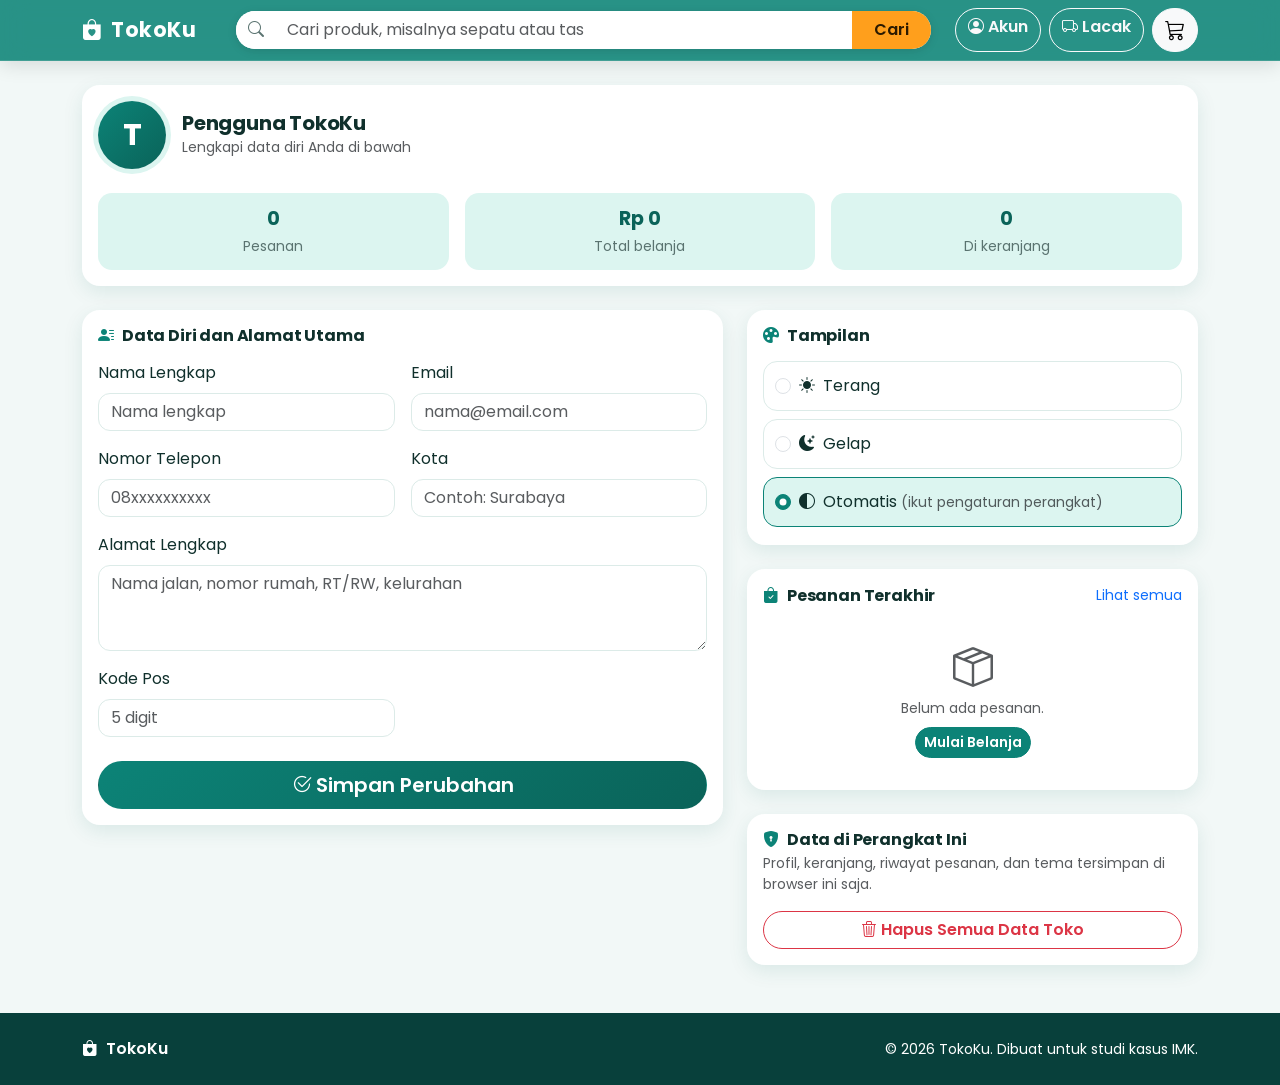
==== akun.html @ c98393fe "fix bug mobile" ====
<!DOCTYPE html>
<html lang="id">
<head>
  <meta charset="UTF-8">
  <meta name="viewport" content="width=device-width, initial-scale=1">
  <title>Akun Saya - TokoKu</title>
  <link href="https://cdn.jsdelivr.net/npm/bootstrap@5.3.3/dist/css/bootstrap.min.css" rel="stylesheet">
  <link href="https://cdn.jsdelivr.net/npm/bootstrap-icons@1.11.3/font/bootstrap-icons.min.css" rel="stylesheet">
  <link href="css/custom.css" rel="stylesheet">
  <meta name="theme-color" content="#0c8377">
  <link href="https://fonts.googleapis.com/css2?family=Poppins:wght@400;500;600;700&display=swap" rel="stylesheet">
  <link href="css/modern.css" rel="stylesheet">
  <link href="css/akun.css" rel="stylesheet">
  <script>try{var t=localStorage.getItem("tokoku_theme")||(matchMedia("(prefers-color-scheme: dark)").matches?"dark":"light");document.documentElement.setAttribute("data-bs-theme",t)}catch(e){}</script>
</head>
<body data-page="akun">
  <div id="navbar"></div>

  <main class="container my-4 page-fade">
    <div class="card border-0 shadow-sm mb-4">
      <div class="card-body" id="akunHeader"></div>
    </div>

    <div class="row g-4">
      <div class="col-lg-7">
        <form id="profileForm" novalidate>
          <div class="card border-0 shadow-sm">
            <div class="card-body">
              <h6 class="fw-bold mb-3"><i class="bi bi-person-lines-fill me-2 text-brand"></i>Data Diri dan Alamat Utama</h6>
              <div class="row g-3">
                <div class="col-md-6">
                  <label for="nama" class="form-label">Nama Lengkap</label>
                  <input type="text" class="form-control" id="nama" required minlength="3" placeholder="Nama lengkap">
                  <div class="invalid-feedback">Nama minimal 3 karakter.</div>
                </div>
                <div class="col-md-6">
                  <label for="email" class="form-label">Email</label>
                  <input type="email" class="form-control" id="email" placeholder="nama@email.com">
                  <div class="invalid-feedback">Format email belum benar.</div>
                </div>
                <div class="col-md-6">
                  <label for="telepon" class="form-label">Nomor Telepon</label>
                  <input type="tel" class="form-control" id="telepon" pattern="08[0-9]{8,11}" placeholder="08xxxxxxxxxx">
                  <div class="invalid-feedback">Gunakan format 08xxxxxxxxxx (10 sampai 13 digit).</div>
                </div>
                <div class="col-md-6">
                  <label for="kota" class="form-label">Kota</label>
                  <input type="text" class="form-control" id="kota" placeholder="Contoh: Surabaya">
                </div>
                <div class="col-12">
                  <label for="alamat" class="form-label">Alamat Lengkap</label>
                  <textarea class="form-control" id="alamat" rows="3" minlength="10" placeholder="Nama jalan, nomor rumah, RT/RW, kelurahan"></textarea>
                  <div class="invalid-feedback">Alamat minimal 10 karakter agar kurir mudah menemukan lokasi.</div>
                </div>
                <div class="col-md-6">
                  <label for="kodepos" class="form-label">Kode Pos</label>
                  <input type="text" class="form-control" id="kodepos" pattern="[0-9]{5}" inputmode="numeric" placeholder="5 digit">
                  <div class="invalid-feedback">Kode pos harus 5 digit angka.</div>
                </div>
              </div>
              <button type="submit" class="btn btn-primary btn-lg w-100 mt-4">
                <i class="bi bi-check2-circle me-1"></i>Simpan Perubahan
              </button>
            </div>
          </div>
        </form>
      </div>

      <div class="col-lg-5">
        <div class="card border-0 shadow-sm mb-4">
          <div class="card-body">
            <h6 class="fw-bold mb-3"><i class="bi bi-palette-fill me-2 text-brand"></i>Tampilan</h6>
            <div class="form-check option-box mb-2">
              <input class="form-check-input" type="radio" name="tema" id="temaLight" value="light">
              <label class="form-check-label w-100" for="temaLight"><i class="bi bi-sun-fill me-2"></i>Terang</label>
            </div>
            <div class="form-check option-box mb-2">
              <input class="form-check-input" type="radio" name="tema" id="temaDark" value="dark">
              <label class="form-check-label w-100" for="temaDark"><i class="bi bi-moon-stars-fill me-2"></i>Gelap</label>
            </div>
            <div class="form-check option-box">
              <input class="form-check-input" type="radio" name="tema" id="temaAuto" value="auto">
              <label class="form-check-label w-100" for="temaAuto"><i class="bi bi-circle-half me-2"></i>Otomatis <small class="text-muted">(ikut pengaturan perangkat)</small></label>
            </div>
          </div>
        </div>

        <div class="card border-0 shadow-sm mb-4">
          <div class="card-body">
            <div class="d-flex justify-content-between align-items-center mb-3">
              <h6 class="fw-bold mb-0"><i class="bi bi-bag-check-fill me-2 text-brand"></i>Pesanan Terakhir</h6>
              <a href="lacak.html" class="small text-decoration-none">Lihat semua</a>
            </div>
            <div id="recentOrders"></div>
          </div>
        </div>

        <div class="card border-0 shadow-sm">
          <div class="card-body">
            <h6 class="fw-bold mb-1"><i class="bi bi-shield-lock-fill me-2 text-brand"></i>Data di Perangkat Ini</h6>
            <p class="small text-muted mb-3">Profil, keranjang, riwayat pesanan, dan tema tersimpan di browser ini saja.</p>
            <button type="button" class="btn btn-outline-danger w-100" id="resetData">
              <i class="bi bi-trash3 me-1"></i>Hapus Semua Data Toko
            </button>
          </div>
        </div>
      </div>
    </div>
  </main>

  <div id="footer"></div>

  <script src="https://cdn.jsdelivr.net/npm/bootstrap@5.3.3/dist/js/bootstrap.bundle.min.js"></script>
  <script src="js/data.js"></script>
  <script src="js/common.js"></script>
  <script src="js/pesanan.js"></script>
  <script src="js/akun.js"></script>
</body>
</html>
---- css/custom.css ----
:root {
  --brand-dark: #0f5e63;
  --brand-main: #14808a;
  --brand-soft: #e6f4f1;
}

body {
  background-color: #f6faf9;
}

.text-brand {
  color: var(--brand-main);
}

.app-navbar {
  background-color: var(--brand-main);
  box-shadow: 0 2px 8px rgba(0, 0, 0, 0.15);
}

.hero-section {
  background: linear-gradient(135deg, var(--brand-dark), var(--brand-main));
}

.hero-icon {
  font-size: 12rem;
  opacity: 0.25;
}

.feature-box {
  display: flex;
  align-items: center;
  gap: 0.9rem;
  background-color: #ffffff;
  border-radius: 0.75rem;
  padding: 0.9rem 1rem;
  box-shadow: 0 1px 4px rgba(0, 0, 0, 0.08);
}

.feature-box i {
  font-size: 1.8rem;
  color: var(--brand-main);
}

.filter-bar {
  background-color: #ffffff;
  border-radius: 0.75rem;
  padding: 1rem;
  box-shadow: 0 1px 4px rgba(0, 0, 0, 0.08);
}

.btn-outline-primary {
  --bs-btn-color: var(--brand-main);
  --bs-btn-border-color: var(--brand-main);
  --bs-btn-hover-bg: var(--brand-main);
  --bs-btn-hover-border-color: var(--brand-main);
  --bs-btn-active-bg: var(--brand-main);
  --bs-btn-active-border-color: var(--brand-main);
}

.btn-primary {
  --bs-btn-bg: var(--brand-main);
  --bs-btn-border-color: var(--brand-main);
  --bs-btn-hover-bg: var(--brand-dark);
  --bs-btn-hover-border-color: var(--brand-dark);
  --bs-btn-active-bg: var(--brand-dark);
  --bs-btn-active-border-color: var(--brand-dark);
  --bs-btn-disabled-bg: var(--brand-main);
  --bs-btn-disabled-border-color: var(--brand-main);
}

.product-card {
  border: 0;
  border-radius: 0.75rem;
  overflow: hidden;
  transition: transform 0.2s ease, box-shadow 0.2s ease;
  animation: fadeInUp 0.35s ease both;
}

.product-card:hover {
  transform: translateY(-6px);
  box-shadow: 0 10px 24px rgba(15, 94, 99, 0.18);
}

.product-card img {
  height: 180px;
  object-fit: cover;
}

.product-link {
  color: inherit;
  text-decoration: none;
}

.product-link:hover {
  color: var(--brand-main);
}

.product-price {
  color: var(--brand-dark);
  font-weight: 700;
  font-size: 1.1rem;
}

.rating-stars {
  color: #f5a524;
  font-size: 0.85rem;
}

.category-badge {
  background-color: var(--brand-soft);
  color: var(--brand-dark);
}

.badge-bump {
  animation: bump 0.4s ease;
}

.page-fade {
  animation: fadeInUp 0.4s ease both;
}

.detail-img {
  width: 100%;
  border-radius: 0.75rem;
  object-fit: cover;
  max-height: 420px;
}

.detail-price {
  color: var(--brand-dark);
  font-size: 1.8rem;
  font-weight: 700;
}

.qty-control {
  display: inline-flex;
  align-items: center;
  border: 1px solid #ced4da;
  border-radius: 0.5rem;
  overflow: hidden;
  background-color: #ffffff;
}

.qty-control button {
  border: 0;
  background-color: transparent;
  width: 2.4rem;
  height: 2.4rem;
  font-size: 1.1rem;
}

.qty-control button:hover {
  background-color: var(--brand-soft);
}

.qty-control span {
  min-width: 2.6rem;
  text-align: center;
  font-weight: 600;
}

.cart-item {
  border: 0;
  border-radius: 0.75rem;
  animation: fadeInUp 0.3s ease both;
}

.cart-item img {
  width: 90px;
  height: 90px;
  object-fit: cover;
  border-radius: 0.5rem;
}

.sticky-summary {
  position: sticky;
  top: 5.5rem;
}

.option-box {
  border: 1px solid #dee2e6;
  border-radius: 0.5rem;
  padding: 0.75rem 0.75rem 0.75rem 2.2rem;
}

.option-box:has(input:checked) {
  border-color: var(--brand-main);
  background-color: var(--brand-soft);
}

.form-check-input:checked {
  background-color: var(--brand-main);
  border-color: var(--brand-main);
}

.form-control:focus,
.form-select:focus {
  border-color: var(--brand-main);
  box-shadow: 0 0 0 0.2rem rgba(20, 128, 138, 0.2);
}

.step-list {
  display: flex;
  justify-content: space-between;
  list-style: none;
  padding: 0;
  margin: 0 auto 1.8rem;
  max-width: 640px;
  position: relative;
}

.step-list::before {
  content: "";
  position: absolute;
  top: 1.05rem;
  left: 10%;
  right: 10%;
  height: 3px;
  background-color: #d5e3e1;
}

.step-item {
  position: relative;
  flex: 1;
  text-align: center;
  font-size: 0.85rem;
  color: #7a8b89;
}

.step-dot {
  display: inline-flex;
  align-items: center;
  justify-content: center;
  width: 2.1rem;
  height: 2.1rem;
  border-radius: 50%;
  background-color: #d5e3e1;
  color: #ffffff;
  font-weight: 700;
  margin-bottom: 0.3rem;
  position: relative;
  z-index: 1;
}

.step-label {
  display: block;
}

.step-item.active {
  color: var(--brand-dark);
  font-weight: 600;
}

.step-item.active .step-dot,
.step-item.done .step-dot {
  background-color: var(--brand-main);
}

.success-icon {
  font-size: 5rem;
  color: #198754;
  animation: pop 0.5s ease both;
}

.app-footer {
  background-color: var(--brand-dark);
}

@keyframes fadeInUp {
  from {
    opacity: 0;
    transform: translateY(12px);
  }
  to {
    opacity: 1;
    transform: translateY(0);
  }
}

@keyframes bump {
  0% { transform: translate(-50%, -50%) scale(1); }
  50% { transform: translate(-50%, -50%) scale(1.5); }
  100% { transform: translate(-50%, -50%) scale(1); }
}

@keyframes pop {
  0% { transform: scale(0.4); opacity: 0; }
  70% { transform: scale(1.15); opacity: 1; }
  100% { transform: scale(1); }
}

@media (prefers-reduced-motion: reduce) {
  * {
    animation: none !important;
    transition: none !important;
  }
}
---- css/modern.css ----
:root {
  --brand-main: #0c8377;
  --brand-dark: #0a6359;
  --brand-soft: #dcf5f0;
  --accent: #ff9f1c;
  --bg: #f2f8f7;
  --surface: #ffffff;
  --text: #10302c;
  --muted: #5a7370;
  --border: #dcebe8;
  --step-off: #c3d6d2;
  --price: #0a6359;
  --on-soft: #0a6359;
  --on-brand: #ffffff;
  --nav-bg: rgba(12, 131, 119, 0.88);
  --nav-solid: rgba(255, 255, 255, 0.92);
  --radius: 18px;
  --shadow: 0 6px 20px rgba(10, 99, 89, 0.1);
  --shadow-hover: 0 14px 30px rgba(10, 99, 89, 0.2);
  --bs-body-font-family: "Poppins", system-ui, -apple-system, "Segoe UI", sans-serif;
}

[data-bs-theme="dark"] {
  --brand-main: #2dd4bf;
  --brand-dark: #14b8a6;
  --brand-soft: rgba(45, 212, 191, 0.14);
  --bg: #0b1514;
  --surface: #13211f;
  --text: #e6f2f0;
  --muted: #8fa8a5;
  --border: #223634;
  --step-off: #2c4642;
  --price: #5eead4;
  --on-soft: #99f6e4;
  --on-brand: #04211d;
  --nav-bg: rgba(11, 21, 20, 0.85);
  --nav-solid: rgba(19, 33, 31, 0.92);
  --shadow: 0 6px 22px rgba(0, 0, 0, 0.35);
  --shadow-hover: 0 14px 32px rgba(0, 0, 0, 0.55);
}

html {
  scroll-behavior: smooth;
}

body {
  background-color: var(--bg);
  color: var(--text);
  transition: background-color 0.3s ease, color 0.3s ease;
  -webkit-tap-highlight-color: transparent;
}

h1, h2, h3, h4, h5, h6 {
  letter-spacing: -0.01em;
}

.shadow-sm {
  box-shadow: var(--shadow) !important;
}

.card {
  --bs-card-bg: var(--surface);
  --bs-card-color: var(--text);
  border-radius: var(--radius);
}

.btn {
  border-radius: 999px;
  font-weight: 600;
  transition: transform 0.15s ease, box-shadow 0.2s ease, background-color 0.2s ease, filter 0.2s ease;
}

.btn:active {
  transform: scale(0.96);
}

.btn-primary {
  --bs-btn-color: var(--on-brand);
  --bs-btn-hover-color: var(--on-brand);
  --bs-btn-active-color: var(--on-brand);
  --bs-btn-disabled-color: var(--on-brand);
}

.btn-outline-primary {
  --bs-btn-color: var(--price);
  --bs-btn-hover-color: var(--on-brand);
  --bs-btn-active-color: var(--on-brand);
}

.btn-primary.btn-lg,
.add-to-cart {
  background-image: linear-gradient(135deg, var(--brand-main), var(--brand-dark));
  border-color: transparent;
}

.btn-primary:hover,
.add-to-cart:hover {
  filter: brightness(1.08);
  box-shadow: 0 8px 18px rgba(10, 99, 89, 0.25);
}

.btn-link {
  --bs-btn-color: var(--price);
}

.input-group > .btn {
  border-top-left-radius: 0;
  border-bottom-left-radius: 0;
}

.input-group > .form-control:first-child {
  border-top-left-radius: 999px;
  border-bottom-left-radius: 999px;
  padding-left: 1.1rem;
}

.form-control,
.form-select {
  border-radius: 12px;
  border-color: var(--border);
  transition: border-color 0.2s ease, box-shadow 0.2s ease;
}

#sortSelect {
  border-radius: 999px;
  padding-left: 1.1rem;
}

.app-navbar {
  background-color: var(--nav-bg);
  -webkit-backdrop-filter: blur(14px);
  backdrop-filter: blur(14px);
  border-bottom: 1px solid rgba(255, 255, 255, 0.12);
  box-shadow: 0 4px 20px rgba(0, 0, 0, 0.12);
}

[data-bs-theme="dark"] .app-navbar {
  border-bottom-color: var(--border);
}

.app-navbar .navbar-brand {
  letter-spacing: 0.02em;
  font-size: 1.3rem;
}

.app-navbar .input-group {
  border-radius: 999px;
  overflow: hidden;
  background-color: var(--surface);
  box-shadow: 0 2px 10px rgba(0, 0, 0, 0.12);
}

.app-navbar .bg-white,
.app-navbar .form-control {
  background-color: var(--surface) !important;
  color: var(--text);
}

.app-navbar .input-group-text {
  color: var(--muted);
}

.app-navbar .form-control:focus {
  box-shadow: none;
}

.product-search-bar .input-group {
  overflow: hidden;
  border: 1px solid var(--border);
  border-radius: 999px;
  background-color: var(--surface);
  box-shadow: var(--shadow);
  transition: border-color 0.2s ease, box-shadow 0.2s ease;
}

.product-search-bar .input-group:focus-within {
  border-color: var(--brand-main);
  box-shadow: 0 0 0 0.2rem rgba(12, 131, 119, 0.14);
}

.product-search-bar .input-group-text,
.product-search-bar .form-control {
  border: 0;
  background-color: transparent !important;
  color: var(--text);
}

.product-search-bar .input-group-text {
  padding-left: 1.1rem;
  color: var(--brand-main);
}

.product-search-bar .form-control {
  min-height: 3.25rem;
  padding-inline: 0.25rem 1.1rem;
  box-shadow: none;
}

.product-search-bar .form-control::placeholder {
  color: var(--muted);
  opacity: 1;
}

.app-navbar .btn-warning {
  background-color: var(--accent);
  border-color: var(--accent);
  color: #2b1a00;
  border-radius: 0;
  padding-inline: 1.3rem;
}

.hero-section {
  position: relative;
  overflow: hidden;
  background: linear-gradient(135deg, #0a5f58 0%, #0c8377 55%, #2bb8a0 120%);
}

[data-bs-theme="dark"] .hero-section {
  background: linear-gradient(135deg, #06201e 0%, #0b4d47 60%, #0f766e 120%);
}

.hero-section::before {
  content: "";
  position: absolute;
  width: 420px;
  height: 420px;
  border-radius: 50%;
  top: -160px;
  right: -100px;
  background: radial-gradient(circle, rgba(255, 255, 255, 0.22), transparent 70%);
}

.hero-section::after {
  content: "";
  position: absolute;
  width: 360px;
  height: 360px;
  border-radius: 50%;
  bottom: -170px;
  left: -90px;
  background: radial-gradient(circle, rgba(255, 159, 28, 0.28), transparent 70%);
}

.hero-section .container {
  position: relative;
  z-index: 1;
}

.hero-icon {
  animation: floaty 4s ease-in-out infinite;
}

.hero-section .btn-light {
  color: var(--brand-dark);
  box-shadow: 0 10px 24px rgba(0, 0, 0, 0.2);
}

.feature-box,
.filter-bar {
  background-color: var(--surface);
  border: 1px solid var(--border);
  border-radius: var(--radius);
  box-shadow: var(--shadow);
}

.feature-box {
  transition: transform 0.2s ease;
}

.feature-box:hover {
  transform: translateY(-3px);
}

.feature-box i {
  display: inline-flex;
  align-items: center;
  justify-content: center;
  flex-shrink: 0;
  width: 46px;
  height: 46px;
  border-radius: 14px;
  background-color: var(--brand-soft);
  color: var(--price);
  font-size: 1.4rem;
}

.product-card {
  background-color: var(--surface);
  border: 1px solid var(--border);
  border-radius: var(--radius);
}

.product-card:hover {
  transform: translateY(-8px);
  box-shadow: var(--shadow-hover) !important;
}

.product-card > a {
  display: block;
  overflow: hidden;
}

.product-card img {
  height: 190px;
  transition: transform 0.5s ease;
}

.product-card:hover img {
  transform: scale(1.07);
}

.product-card .card-title {
  display: -webkit-box;
  -webkit-line-clamp: 2;
  -webkit-box-orient: vertical;
  overflow: hidden;
  min-height: 2.4em;
}

.product-link:hover {
  color: var(--price);
}

.product-price,
.detail-price {
  color: var(--price);
}

.category-badge {
  background-color: var(--brand-soft);
  color: var(--on-soft);
  font-weight: 600;
  border-radius: 999px;
  padding: 0.4em 0.85em;
}

#productGrid > div:nth-child(4n + 2) .product-card,
#relatedGrid > div:nth-child(4n + 2) .product-card {
  animation-delay: 0.06s;
}

#productGrid > div:nth-child(4n + 3) .product-card,
#relatedGrid > div:nth-child(4n + 3) .product-card {
  animation-delay: 0.12s;
}

#productGrid > div:nth-child(4n + 4) .product-card,
#relatedGrid > div:nth-child(4n + 4) .product-card {
  animation-delay: 0.18s;
}

.detail-img {
  border-radius: var(--radius);
  box-shadow: var(--shadow);
}

.breadcrumb a {
  color: var(--price);
  text-decoration: none;
}

.qty-control {
  background-color: var(--surface);
  border-color: var(--border);
  border-radius: 999px;
  color: var(--text);
}

.qty-control button {
  color: var(--text);
}

.option-box {
  border-color: var(--border);
  border-radius: 14px;
  transition: border-color 0.2s ease, background-color 0.2s ease;
}

.step-list::before {
  left: 16.67%;
  right: 16.67%;
  background-color: var(--step-off);
}

.step-item {
  color: var(--muted);
}

.step-dot {
  background-color: var(--step-off);
}

.step-item.active {
  color: var(--price);
}

.step-item.active .step-dot,
.step-item.done .step-dot {
  background-color: var(--brand-main);
  color: var(--on-brand);
}

.step-item.active .step-dot {
  box-shadow: 0 0 0 6px var(--brand-soft);
}

.track-item::before,
.track-icon {
  background-color: var(--step-off);
}

.track-item.done::before,
.track-item.done .track-icon,
.track-item.current .track-icon {
  background-color: var(--brand-main);
}

.track-item.done .track-icon,
.track-item.current .track-icon {
  color: var(--on-brand);
}

.track-item.pending .track-title {
  color: var(--muted);
}

.progress {
  background-color: var(--step-off);
  border-radius: 999px;
}

.order-item {
  background-color: var(--surface);
  color: var(--text);
  border-radius: var(--radius);
}

.order-item.active {
  background-color: var(--brand-soft);
}

.track-status {
  border-radius: var(--radius);
}

[data-bs-theme="dark"] .track-status.belum {
  background-color: rgba(245, 158, 11, 0.16);
  color: #fcd34d;
}

[data-bs-theme="dark"] .track-status.sudah {
  background-color: rgba(34, 197, 94, 0.16);
  color: #86efac;
}

.toast {
  border-radius: 14px;
  box-shadow: var(--shadow-hover);
}

.app-footer {
  background-color: #08403b;
}

[data-bs-theme="dark"] .app-footer {
  background-color: #050d0c;
  border-top: 1px solid var(--border);
}

.bottom-nav {
  display: none;
}

.bn-item {
  flex: 1;
  display: flex;
  flex-direction: column;
  align-items: center;
  justify-content: center;
  gap: 2px;
  min-height: 52px;
  border: 0;
  background: transparent;
  color: var(--muted);
  text-decoration: none;
  font-size: 0.68rem;
  font-weight: 500;
  border-radius: 14px;
  transition: background-color 0.2s ease, color 0.2s ease;
}

.bn-item i {
  font-size: 1.35rem;
  line-height: 1;
}

.bn-item.active {
  color: var(--price);
  background-color: var(--brand-soft);
}

.bn-icon {
  position: relative;
  display: inline-flex;
}

.bn-icon .badge {
  font-size: 0.62rem;
}

@keyframes floaty {
  0%, 100% { transform: translateY(0); }
  50% { transform: translateY(-14px); }
}

@media (max-width: 991.98px) {
  body {
    padding-bottom: calc(76px + env(safe-area-inset-bottom));
  }

  .app-navbar.sticky-top {
    position: relative;
  }


  .app-navbar {
    padding-block: 0.5rem;
  }

  .app-navbar form {
    flex-basis: 100%;
  }

  .sticky-summary {
    position: static;
  }

  .toast-container.position-fixed {
    bottom: calc(80px + env(safe-area-inset-bottom)) !important;
  }

  .bottom-nav {
    display: flex;
    position: fixed;
    left: 0;
    right: 0;
    bottom: 0;
    z-index: 1030;
    gap: 2px;
    padding: 6px 6px calc(6px + env(safe-area-inset-bottom));
    background-color: var(--nav-solid);
    -webkit-backdrop-filter: blur(14px);
    backdrop-filter: blur(14px);
    border-top: 1px solid var(--border);
  }

  #detailContent .d-flex.flex-column.flex-sm-row {
    position: sticky;
    bottom: calc(76px + env(safe-area-inset-bottom));
    z-index: 10;
    padding: 0.65rem;
    background-color: var(--surface);
    border: 1px solid var(--border);
    border-radius: var(--radius);
    box-shadow: var(--shadow-hover);
  }

  #orderList {
    display: flex;
    gap: 0.75rem;
    overflow-x: auto;
    scroll-snap-type: x mandatory;
    padding-bottom: 0.4rem;
    scrollbar-width: none;
  }

  #orderList::-webkit-scrollbar {
    display: none;
  }

  #orderList h6 {
    display: none;
  }

  #orderList .order-item {
    flex: 0 0 78%;
    margin-bottom: 0;
    scroll-snap-align: start;
  }
}

@media (max-width: 767.98px) {
  body[data-page="home"] .home-order-actions {
    justify-content: flex-end;
    margin-left: auto;
  }

  .home-product-toolbar {
    flex-wrap: wrap;
  }

  .home-product-toolbar #resultInfo {
    flex: 1 1 100%;
  }

  .home-product-toolbar .home-order-actions {
    width: 100%;
  }

  .btn {
    display: inline-flex;
    align-items: center;
    justify-content: center;
    min-height: 44px;
  }

  .btn-sm {
    min-height: 38px;
  }

  .form-control,
  .form-select {
    font-size: 16px;
    min-height: 46px;
  }

  .hero-section .container.py-5 {
    padding-top: 2rem !important;
    padding-bottom: 2rem !important;
  }

  .hero-section h1 {
    font-size: 1.75rem;
  }

  .hero-section .lead {
    font-size: 1rem;
  }

  .hero-section .btn-lg {
    width: 100%;
  }

  body[data-page="home"] section.container > .row {
    flex-wrap: wrap;
    overflow: visible;
    scroll-snap-type: none;
    padding-bottom: 0;
  }

  body[data-page="home"] section.container > .row > * {
    flex: 0 0 100%;
    width: 100%;
    scroll-snap-align: none;
  }

  #categoryFilter {
    flex-wrap: nowrap !important;
    overflow-x: auto;
    padding-bottom: 0.3rem;
    scrollbar-width: none;
  }

  #categoryFilter::-webkit-scrollbar {
    display: none;
  }

  #categoryFilter .btn {
    flex: 0 0 auto;
    white-space: nowrap;
  }

  #productGrid,
  #relatedGrid {
    --bs-gutter-x: 0.75rem;
    --bs-gutter-y: 0.75rem;
  }

  .product-card img {
    height: 140px;
  }

  .product-card .card-body {
    padding: 0.75rem;
  }

  .product-card .card-title {
    font-size: 0.9rem;
  }

  .product-card .product-price {
    font-size: 1rem;
  }

  .add-to-cart {
    font-size: 0.85rem;
    padding-inline: 0.5rem;
  }

  .cart-item-actions {
    display: grid !important;
    grid-template-columns: auto minmax(0, 1fr) auto;
    gap: 0.75rem !important;
  }

  .cart-item-actions > .fw-bold {
    min-width: 0 !important;
    white-space: nowrap;
    font-size: 0.875rem;
  }

  .cart-item-actions .qty-control button {
    width: 2.4rem;
    height: 2.4rem;
  }

  .qty-control button {
    width: 2.8rem;
    height: 2.8rem;
  }

  .cart-item img {
    width: 72px;
    height: 72px;
  }

  .detail-price {
    font-size: 1.5rem;
  }

  .step-item {
    font-size: 0.7rem;
  }

  .app-footer small {
    text-align: center;
  }
}

@media (max-width: 991.98px) {
  .app-navbar.sticky-top {
    position: sticky;
  }

  .app-navbar .container {
    flex-wrap: nowrap;
    gap: 0.75rem;
  }

  .app-navbar .navbar-brand {
    margin-right: 0;
    font-size: 0;
  }

  .app-navbar .navbar-brand i {
    margin: 0 !important;
    font-size: 1.7rem;
  }

  .app-navbar form {
    flex: 1 1 0;
    min-width: 0;
    margin: 0 !important;
  }

  .app-navbar .btn-warning {
    padding-inline: 0.9rem;
  }
}

#navbar {
  position: sticky;
  top: 0;
  z-index: 1030;
}

.app-navbar.sticky-top {
  position: relative;
}
---- css/akun.css ----
.avatar {
  width: 68px;
  height: 68px;
  flex-shrink: 0;
  border-radius: 50%;
  display: flex;
  align-items: center;
  justify-content: center;
  font-size: 1.9rem;
  font-weight: 700;
  color: var(--on-brand);
  background-image: linear-gradient(135deg, var(--brand-main), var(--brand-dark));
  box-shadow: 0 0 0 5px var(--brand-soft);
}

.stat-box {
  background-color: var(--brand-soft);
  border-radius: 14px;
  padding: 0.75rem 0.4rem;
}

.stat-value {
  font-weight: 700;
  color: var(--price);
  font-size: clamp(0.85rem, 2.8vw, 1.2rem);
}

.stat-box small {
  color: var(--muted);
}

.recent-order {
  display: flex;
  justify-content: space-between;
  align-items: center;
  gap: 0.75rem;
  padding: 0.75rem 0.9rem;
  margin-bottom: 0.6rem;
  border: 1px solid var(--border);
  border-radius: 14px;
  color: var(--text);
  text-decoration: none;
  transition: transform 0.2s ease, border-color 0.2s ease;
}

.recent-order:last-child {
  margin-bottom: 0;
}

.recent-order:hover {
  transform: translateX(4px);
  border-color: var(--brand-main);
  color: var(--text);
}
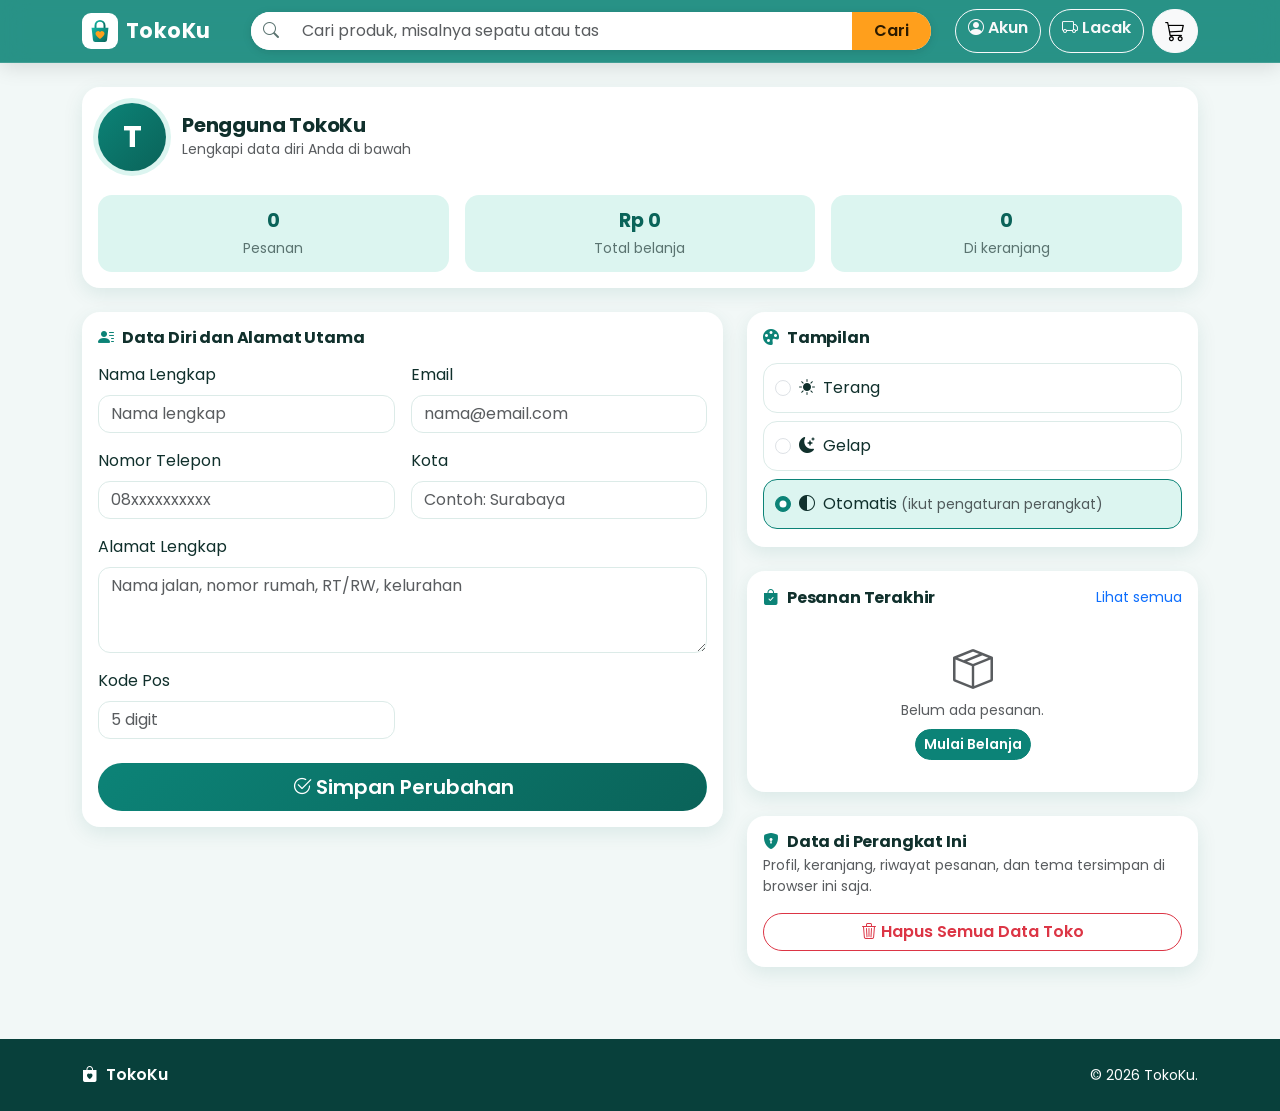
==== commit 388c00b0: "fix bug img" ====
--- a/akun.html
+++ b/akun.html
@@ -8,6 +8,7 @@
   <link href="https://cdn.jsdelivr.net/npm/bootstrap-icons@1.11.3/font/bootstrap-icons.min.css" rel="stylesheet">
   <link href="css/custom.css" rel="stylesheet">
   <meta name="theme-color" content="#0c8377">
+  <link rel="icon" type="image/svg+xml" href="img/logo-ikon.svg">
   <link href="https://fonts.googleapis.com/css2?family=Poppins:wght@400;500;600;700&display=swap" rel="stylesheet">
   <link href="css/modern.css" rel="stylesheet">
   <link href="css/akun.css" rel="stylesheet">
--- a/css/custom.css
+++ b/css/custom.css
@@ -160,9 +160,35 @@
 }
 
 .cart-item {
-  border: 0;
+  border: 1px solid var(--border, #dee2e6);
   border-radius: 0.75rem;
   animation: fadeInUp 0.3s ease both;
+}
+
+.cart-item .card-body {
+  padding: 1rem 1.15rem;
+}
+
+.cart-item-info {
+  min-width: 0;
+}
+
+.cart-item-info .product-link {
+  display: inline-block;
+  overflow-wrap: anywhere;
+}
+
+.cart-item-total {
+  min-width: 110px;
+  white-space: nowrap;
+}
+
+.cart-item-actions {
+  flex-wrap: nowrap;
+}
+
+.cart-summary-card {
+  border: 1px solid var(--border) !important;
 }
 
 .cart-item img {
--- a/css/modern.css
+++ b/css/modern.css
@@ -522,6 +522,17 @@
     position: relative;
   }
 
+  .navbar-brand img {
+    border-radius: 10px;
+    box-shadow: 0 2px 8px rgba(0, 0, 0, 0.18);
+  }
+
+  @media (max-width: 575.98px) {
+    .brand-text {
+      display: none;
+    }
+  }
+
 
   .app-navbar {
     padding-block: 0.5rem;
@@ -700,18 +711,35 @@
   .cart-item-actions {
     display: grid !important;
     grid-template-columns: auto minmax(0, 1fr) auto;
-    gap: 0.75rem !important;
-  }
-
-  .cart-item-actions > .fw-bold {
+    align-items: center;
+    gap: 0.65rem !important;
+    padding-top: 0.75rem;
+    border-top: 1px solid var(--border);
+  }
+
+  .cart-item-actions .cart-item-total {
     min-width: 0 !important;
     white-space: nowrap;
     font-size: 0.875rem;
+    justify-self: end;
   }
 
   .cart-item-actions .qty-control button {
     width: 2.4rem;
     height: 2.4rem;
+  }
+
+  .cart-item-actions > .btn {
+    min-width: 2.4rem;
+    padding-inline: 0.55rem;
+  }
+
+  .cart-item .card-body {
+    padding: 0.85rem;
+  }
+
+  .cart-summary-card .card-body {
+    padding: 1rem;
   }
 
   .qty-control button {
@@ -776,4 +804,21 @@
 
 .app-navbar.sticky-top {
   position: relative;
-}+}
+
+body {
+  display: flex;
+  flex-direction: column;
+  min-height: 100vh;
+  min-height: 100dvh;
+}
+
+body > main {
+  flex: 1 0 auto;
+  width: 100%;
+}
+
+#footer {
+  margin-top: auto;
+}
+
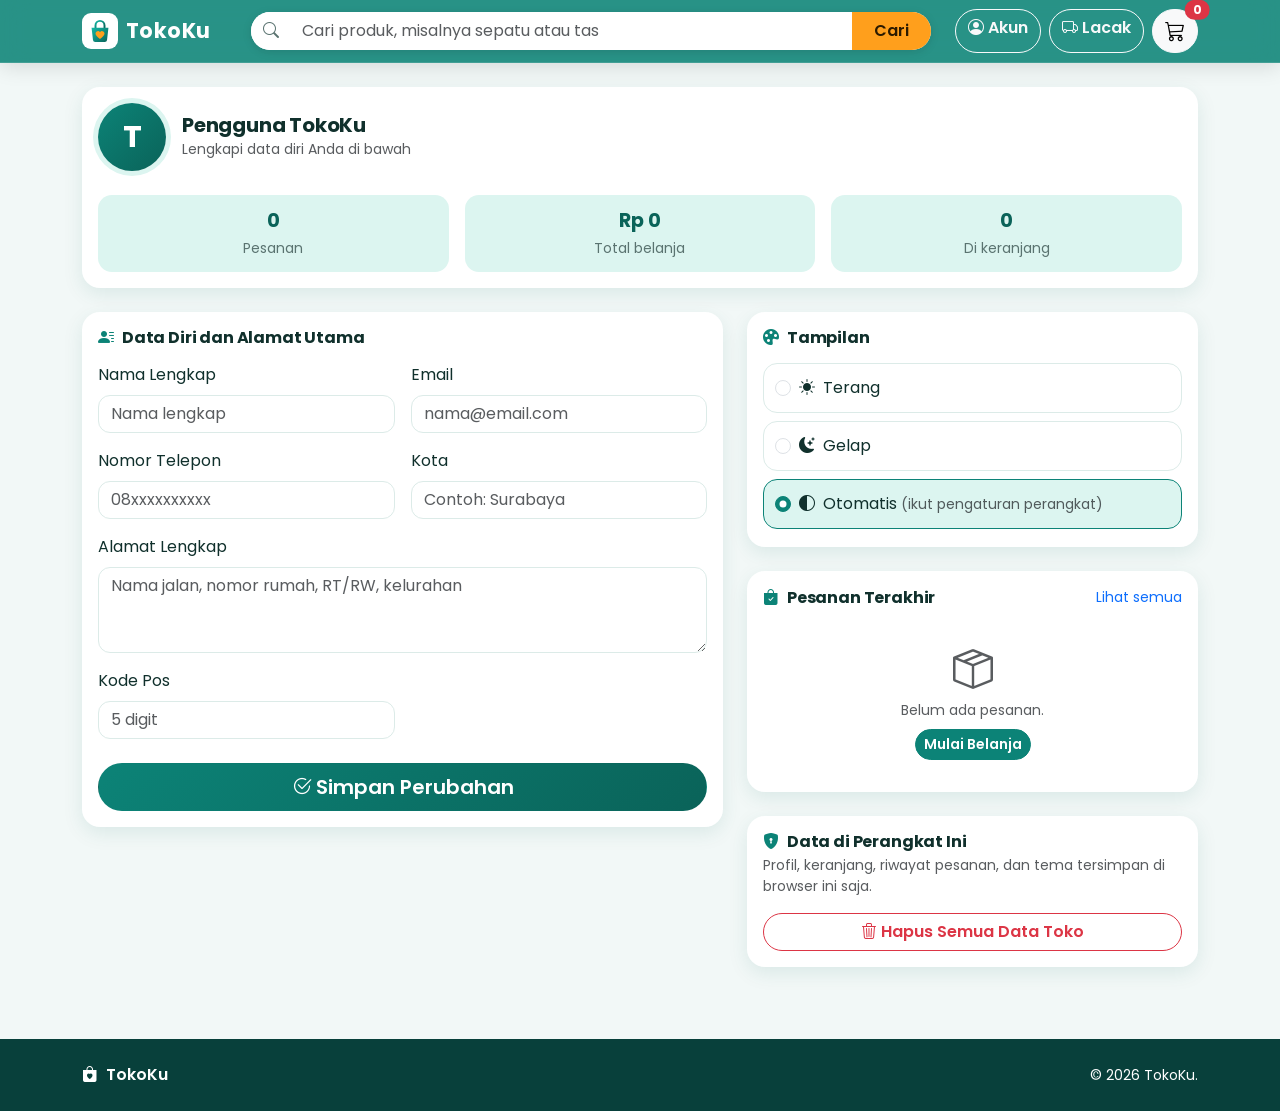
==== commit 81301e88: "fix bug img" ====
--- a/akun.html
+++ b/akun.html
@@ -47,6 +47,7 @@
                 <div class="col-md-6">
                   <label for="kota" class="form-label">Kota</label>
                   <input type="text" class="form-control" id="kota" placeholder="Contoh: Surabaya">
+                  <div class="invalid-feedback">Nama kota hanya boleh berisi huruf dan minimal 3 karakter.</div>
                 </div>
                 <div class="col-12">
                   <label for="alamat" class="form-label">Alamat Lengkap</label>
--- a/css/modern.css
+++ b/css/modern.css
@@ -822,3 +822,33 @@
   margin-top: auto;
 }
 
+@view-transition {
+  navigation: auto;
+}
+
+::view-transition-old(root) {
+  animation: 0.25s ease both fadeOutPage;
+}
+
+::view-transition-new(root) {
+  animation: 0.25s ease both fadeInPage;
+}
+
+@keyframes fadeOutPage {
+  to { opacity: 0; }
+}
+
+@keyframes fadeInPage {
+  from { opacity: 0; }
+}
+
+.form-control.is-invalid,
+.form-select.is-invalid {
+  animation: shakeX 0.35s ease;
+}
+
+@keyframes shakeX {
+  0%, 100% { transform: translateX(0); }
+  25% { transform: translateX(-5px); }
+  75% { transform: translateX(5px); }
+}
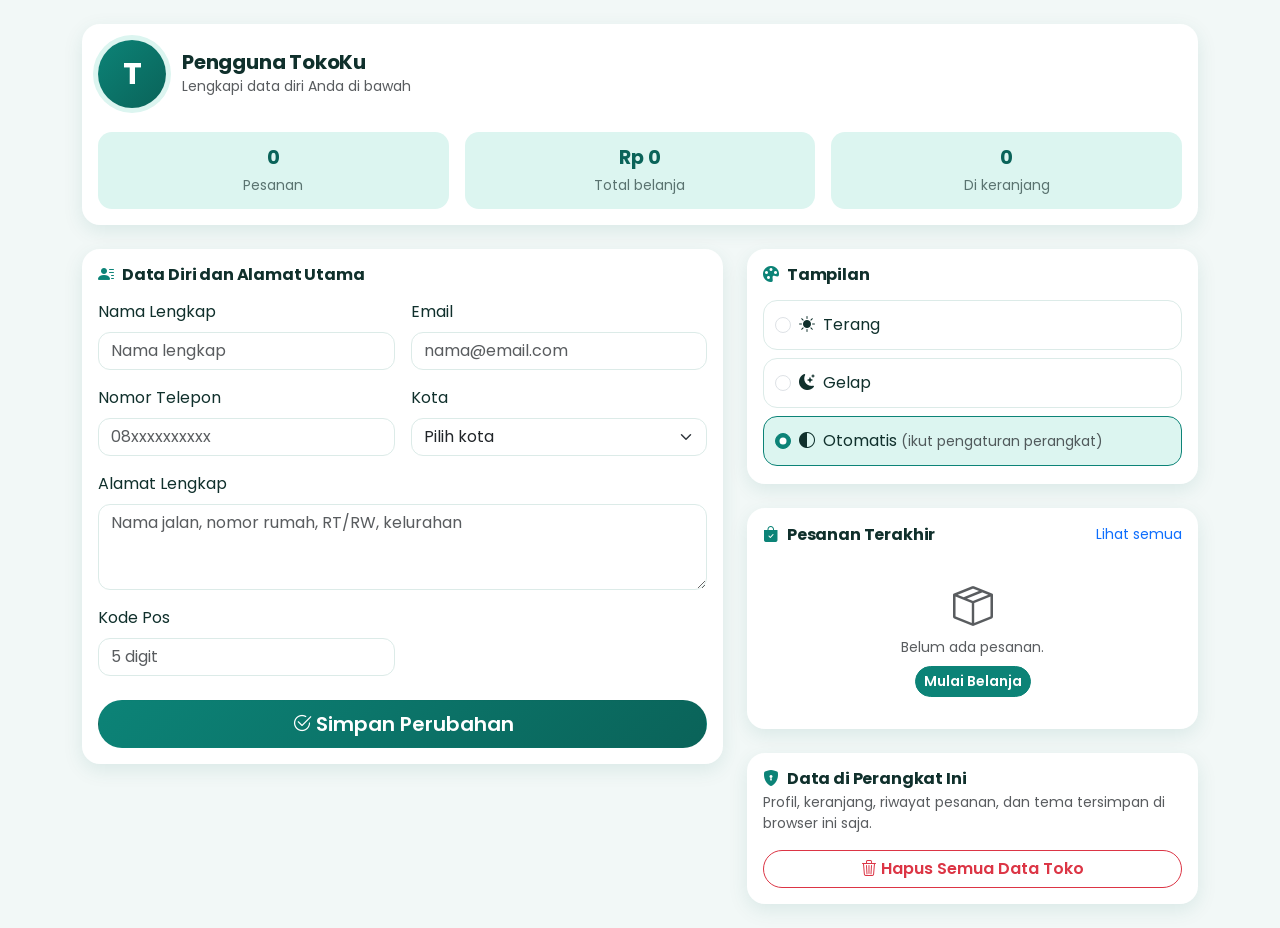
==== commit d6c220e4: "add img" ====
--- a/akun.html
+++ b/akun.html
@@ -46,8 +46,38 @@
                 </div>
                 <div class="col-md-6">
                   <label for="kota" class="form-label">Kota</label>
-                  <input type="text" class="form-control" id="kota" placeholder="Contoh: Surabaya">
-                  <div class="invalid-feedback">Nama kota hanya boleh berisi huruf dan minimal 3 karakter.</div>
+                  <select class="form-select" id="kota">
+                    <option value="">Pilih kota</option>
+                    <option>Bandar Lampung</option>
+                    <option>Bandung</option>
+                    <option>Banjarmasin</option>
+                    <option>Batam</option>
+                    <option>Bekasi</option>
+                    <option>Bogor</option>
+                    <option>Denpasar</option>
+                    <option>Depok</option>
+                    <option>Jakarta</option>
+                    <option>Jambi</option>
+                    <option>Jayapura</option>
+                    <option>Makassar</option>
+                    <option>Malang</option>
+                    <option>Manado</option>
+                    <option>Mataram</option>
+                    <option>Medan</option>
+                    <option>Padang</option>
+                    <option>Palembang</option>
+                    <option>Pekanbaru</option>
+                    <option>Pontianak</option>
+                    <option>Samarinda</option>
+                    <option>Semarang</option>
+                    <option>Serang</option>
+                    <option>Surabaya</option>
+                    <option>Surakarta</option>
+                    <option>Tangerang</option>
+                    <option>Tangerang Selatan</option>
+                    <option>Yogyakarta</option>
+                  </select>
+                  <div class="invalid-feedback">Silakan pilih kota.</div>
                 </div>
                 <div class="col-12">
                   <label for="alamat" class="form-label">Alamat Lengkap</label>
--- a/css/modern.css
+++ b/css/modern.css
@@ -64,6 +64,13 @@
   border-radius: var(--radius);
 }
 
+.empty-state-image {
+  display: block;
+  width: min(100%, 180px);
+  height: auto;
+  margin: 0 auto;
+}
+
 .btn {
   border-radius: 999px;
   font-weight: 600;
@@ -265,6 +272,15 @@
 
 .feature-box {
   transition: transform 0.2s ease;
+}
+
+.benefit-slide {
+  display: flex;
+}
+
+.benefit-box {
+  width: 100%;
+  height: 100%;
 }
 
 .feature-box:hover {
@@ -380,6 +396,31 @@
   left: 16.67%;
   right: 16.67%;
   background-color: var(--step-off);
+}
+
+#steps {
+  position: sticky;
+  top: 4.5rem;
+  z-index: 1020;
+  background-color: var(--bg);
+  padding-block: 0.55rem 0.65rem;
+}
+
+#steps .step-list {
+  margin-bottom: 0.5rem;
+}
+
+#steps .step-list::before {
+  top: 1.2rem;
+}
+
+#steps .step-dot {
+  width: 2.4rem;
+  height: 2.4rem;
+}
+
+body[data-page="keranjang"] #steps {
+  top: 0;
 }
 
 .step-item {
@@ -601,6 +642,28 @@
 }
 
 @media (max-width: 767.98px) {
+  body[data-page="cari"] .search-category-filter {
+    display: flex;
+    gap: 0.5rem;
+    overflow-x: auto;
+    padding-bottom: 0.35rem;
+    scrollbar-width: none;
+  }
+
+  body[data-page="cari"] .search-category-filter::-webkit-scrollbar {
+    display: none;
+  }
+
+  body[data-page="cari"] .search-category-filter .btn {
+    flex: 0 0 auto;
+    white-space: nowrap;
+  }
+
+  body[data-page="cari"] #productGrid {
+    --bs-gutter-x: 0.75rem;
+    --bs-gutter-y: 0.75rem;
+  }
+
   body[data-page="home"] .home-order-actions {
     justify-content: flex-end;
     margin-left: auto;
@@ -663,6 +726,24 @@
     flex: 0 0 100%;
     width: 100%;
     scroll-snap-align: none;
+  }
+
+  body[data-page="home"] section.container > .benefit-slider {
+    flex-wrap: nowrap;
+    overflow-x: auto;
+    scroll-snap-type: x mandatory;
+    padding-bottom: 0.3rem;
+    scrollbar-width: none;
+  }
+
+  body[data-page="home"] section.container > .benefit-slider::-webkit-scrollbar {
+    display: none;
+  }
+
+  body[data-page="home"] section.container > .benefit-slider > .benefit-slide {
+    flex: 0 0 86%;
+    width: 86%;
+    scroll-snap-align: start;
   }
 
   #categoryFilter {
@@ -757,7 +838,7 @@
   }
 
   .step-item {
-    font-size: 0.7rem;
+    font-size: 0.78rem;
   }
 
   .app-footer small {
@@ -766,6 +847,12 @@
 }
 
 @media (max-width: 991.98px) {
+  body[data-page="lacak"] .app-navbar #searchForm,
+  body[data-page="keranjang"] .app-navbar #searchForm,
+  body[data-page="akun"] .app-navbar #searchForm {
+    display: none;
+  }
+
   .app-navbar.sticky-top {
     position: sticky;
   }
--- a/css/akun.css
+++ b/css/akun.css
@@ -43,6 +43,30 @@
   transition: transform 0.2s ease, border-color 0.2s ease;
 }
 
+.recent-order.belum {
+  background-color: #fff4d6;
+  border-color: #f5d98d;
+  color: #7a5600;
+}
+
+.recent-order.sudah {
+  background-color: #d9f2e3;
+  border-color: #a7dfbd;
+  color: #14532d;
+}
+
+[data-bs-theme="dark"] .recent-order.belum {
+  background-color: rgba(245, 158, 11, 0.16);
+  border-color: rgba(245, 158, 11, 0.4);
+  color: #fcd34d;
+}
+
+[data-bs-theme="dark"] .recent-order.sudah {
+  background-color: rgba(34, 197, 94, 0.16);
+  border-color: rgba(34, 197, 94, 0.4);
+  color: #86efac;
+}
+
 .recent-order:last-child {
   margin-bottom: 0;
 }
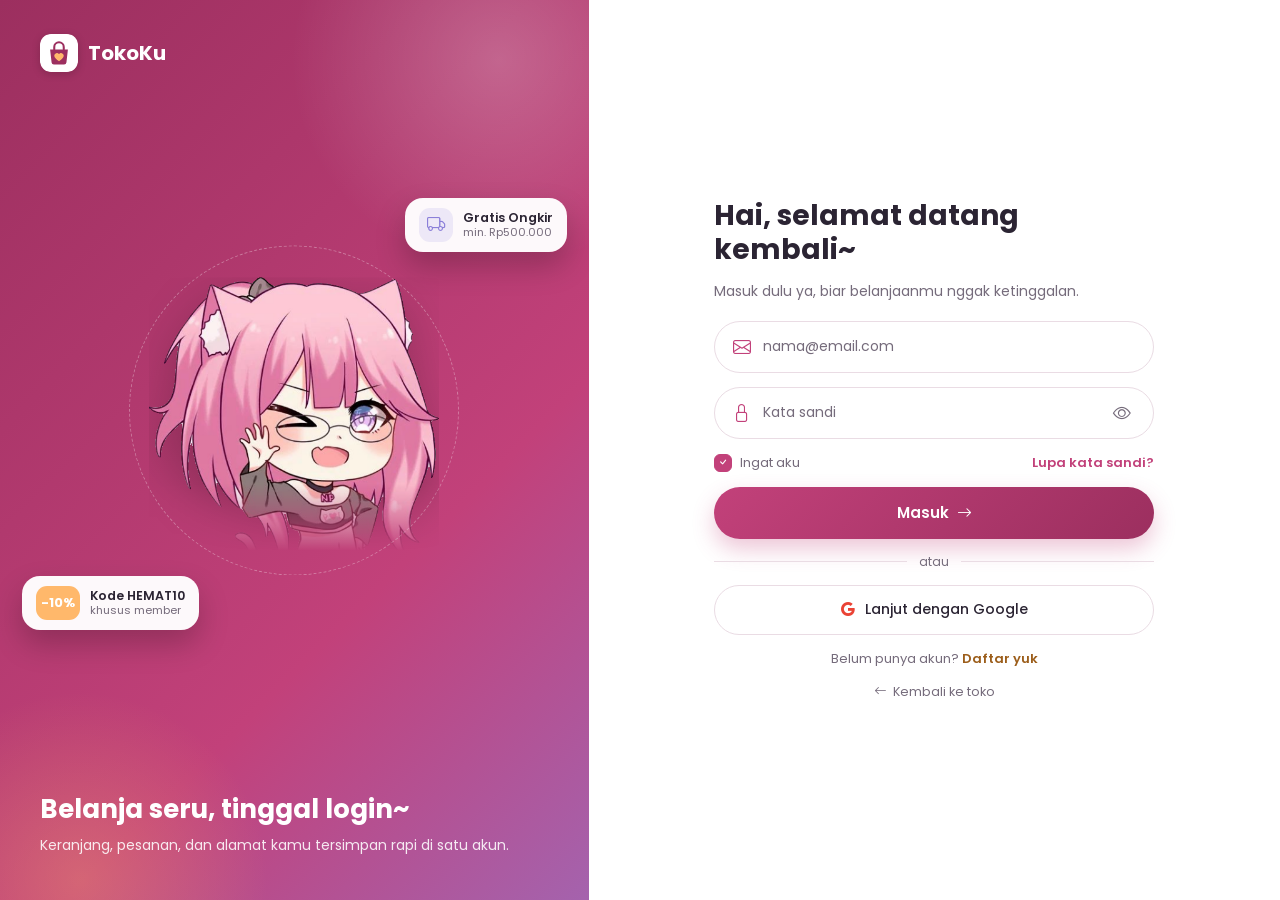
==== commit 9ecb738f: "add login and fix bug" ====
--- a/akun.html
+++ b/akun.html
@@ -7,7 +7,7 @@
   <link href="https://cdn.jsdelivr.net/npm/bootstrap@5.3.3/dist/css/bootstrap.min.css" rel="stylesheet">
   <link href="https://cdn.jsdelivr.net/npm/bootstrap-icons@1.11.3/font/bootstrap-icons.min.css" rel="stylesheet">
   <link href="css/custom.css" rel="stylesheet">
-  <meta name="theme-color" content="#0c8377">
+  <meta name="theme-color" content="#C2417A">
   <link rel="icon" type="image/svg+xml" href="img/logo-ikon.svg">
   <link href="https://fonts.googleapis.com/css2?family=Poppins:wght@400;500;600;700&display=swap" rel="stylesheet">
   <link href="css/modern.css" rel="stylesheet">
@@ -17,7 +17,7 @@
 <body data-page="akun">
   <div id="navbar"></div>
 
-  <main class="container my-4 page-fade">
+  <main class="container my-4 page-fade" id="accountContent" hidden>
     <div class="card border-0 shadow-sm mb-4">
       <div class="card-body" id="akunHeader"></div>
     </div>
@@ -28,6 +28,7 @@
           <div class="card border-0 shadow-sm">
             <div class="card-body">
               <h6 class="fw-bold mb-3"><i class="bi bi-person-lines-fill me-2 text-brand"></i>Data Diri dan Alamat Utama</h6>
+              <p class="small text-muted">Lengkapi semua data diri dan alamat. Formulir akan disembunyikan setelah data berhasil disimpan.</p>
               <div class="row g-3">
                 <div class="col-md-6">
                   <label for="nama" class="form-label">Nama Lengkap</label>
@@ -36,17 +37,17 @@
                 </div>
                 <div class="col-md-6">
                   <label for="email" class="form-label">Email</label>
-                  <input type="email" class="form-control" id="email" placeholder="nama@email.com">
+                  <input type="email" class="form-control" id="email" required placeholder="nama@email.com">
                   <div class="invalid-feedback">Format email belum benar.</div>
                 </div>
                 <div class="col-md-6">
                   <label for="telepon" class="form-label">Nomor Telepon</label>
-                  <input type="tel" class="form-control" id="telepon" pattern="08[0-9]{8,11}" placeholder="08xxxxxxxxxx">
+                  <input type="tel" class="form-control" id="telepon" required pattern="08[0-9]{8,11}" placeholder="08xxxxxxxxxx">
                   <div class="invalid-feedback">Gunakan format 08xxxxxxxxxx (10 sampai 13 digit).</div>
                 </div>
                 <div class="col-md-6">
                   <label for="kota" class="form-label">Kota</label>
-                  <select class="form-select" id="kota">
+                  <select class="form-select" id="kota" required>
                     <option value="">Pilih kota</option>
                     <option>Bandar Lampung</option>
                     <option>Bandung</option>
@@ -81,12 +82,12 @@
                 </div>
                 <div class="col-12">
                   <label for="alamat" class="form-label">Alamat Lengkap</label>
-                  <textarea class="form-control" id="alamat" rows="3" minlength="10" placeholder="Nama jalan, nomor rumah, RT/RW, kelurahan"></textarea>
+                  <textarea class="form-control" id="alamat" rows="3" required minlength="10" placeholder="Nama jalan, nomor rumah, RT/RW, kelurahan"></textarea>
                   <div class="invalid-feedback">Alamat minimal 10 karakter agar kurir mudah menemukan lokasi.</div>
                 </div>
                 <div class="col-md-6">
                   <label for="kodepos" class="form-label">Kode Pos</label>
-                  <input type="text" class="form-control" id="kodepos" pattern="[0-9]{5}" inputmode="numeric" placeholder="5 digit">
+                  <input type="text" class="form-control" id="kodepos" required pattern="[0-9]{5}" inputmode="numeric" placeholder="5 digit">
                   <div class="invalid-feedback">Kode pos harus 5 digit angka.</div>
                 </div>
               </div>
@@ -96,6 +97,12 @@
             </div>
           </div>
         </form>
+        <div class="profile-complete-box" id="profileComplete" role="status" aria-live="polite" hidden>
+          <div class="profile-complete-icon"><i class="bi bi-check-lg"></i></div>
+          <h6 class="fw-bold">Pendaftaran selesai!</h6>
+          <p class="text-muted mb-3">Data diri kamu sudah lengkap. Silakan mulai belanja.</p>
+          <a href="index.html" class="btn btn-primary" id="startShopping">Mulai Belanja</a>
+        </div>
       </div>
 
       <div class="col-lg-5">
@@ -129,16 +136,31 @@
 
         <div class="card border-0 shadow-sm">
           <div class="card-body">
-            <h6 class="fw-bold mb-1"><i class="bi bi-shield-lock-fill me-2 text-brand"></i>Data di Perangkat Ini</h6>
-            <p class="small text-muted mb-3">Profil, keranjang, riwayat pesanan, dan tema tersimpan di browser ini saja.</p>
-            <button type="button" class="btn btn-outline-danger w-100" id="resetData">
-              <i class="bi bi-trash3 me-1"></i>Hapus Semua Data Toko
+            <h6 class="fw-bold mb-1"><i class="bi bi-box-arrow-right me-2 text-brand"></i>Keluar dari Akun</h6>
+            <p class="small text-muted mb-3">Kamu bisa masuk kembali kapan saja. Data toko tetap tersimpan.</p>
+            <button type="button" class="btn btn-outline-danger w-100" data-bs-toggle="modal" data-bs-target="#logoutModal">
+              <i class="bi bi-box-arrow-right me-1"></i>Logout
             </button>
           </div>
         </div>
       </div>
     </div>
   </main>
+
+  <div class="modal fade" id="logoutModal" tabindex="-1" aria-labelledby="logoutModalLabel" aria-hidden="true">
+    <div class="modal-dialog modal-dialog-centered">
+      <div class="modal-content">
+        <div class="modal-header">
+          <h5 class="modal-title" id="logoutModalLabel">Konfirmasi Logout</h5>
+        </div>
+        <div class="modal-body">Yakin mau logout dari akun ini?</div>
+        <div class="modal-footer">
+          <button type="button" class="btn btn-outline-secondary" data-bs-dismiss="modal">Batal</button>
+          <button type="button" class="btn btn-danger" id="confirmLogout">Logout</button>
+        </div>
+      </div>
+    </div>
+  </div>
 
   <div id="footer"></div>
 
--- a/css/custom.css
+++ b/css/custom.css
@@ -1,11 +1,11 @@
 :root {
-  --brand-dark: #0f5e63;
-  --brand-main: #14808a;
-  --brand-soft: #e6f4f1;
+  --brand-dark: #9c2f5f;
+  --brand-main: #c2417a;
+  --brand-soft: #fbeaf1;
 }
 
 body {
-  background-color: #f6faf9;
+  background-color: var(--bg, #fff7fa);
 }
 
 .text-brand {
@@ -42,7 +42,7 @@
 }
 
 .filter-bar {
-  background-color: #ffffff;
+  background-color: var(--surface, #ffffff);
   border-radius: 0.75rem;
   padding: 1rem;
   box-shadow: 0 1px 4px rgba(0, 0, 0, 0.08);
@@ -78,7 +78,7 @@
 
 .product-card:hover {
   transform: translateY(-6px);
-  box-shadow: 0 10px 24px rgba(15, 94, 99, 0.18);
+  box-shadow: 0 10px 24px rgba(156, 47, 95, 0.18);
 }
 
 .product-card img {
@@ -102,7 +102,7 @@
 }
 
 .rating-stars {
-  color: #f5a524;
+  color: var(--accent, #ffb86b);
   font-size: 0.85rem;
 }
 
@@ -222,7 +222,7 @@
 .form-control:focus,
 .form-select:focus {
   border-color: var(--brand-main);
-  box-shadow: 0 0 0 0.2rem rgba(20, 128, 138, 0.2);
+  box-shadow: 0 0 0 0.2rem rgba(194, 65, 122, 0.2);
 }
 
 .step-list {
@@ -242,7 +242,7 @@
   left: 10%;
   right: 10%;
   height: 3px;
-  background-color: #d5e3e1;
+  background-color: var(--step-off, #e5d9e7);
 }
 
 .step-item {
@@ -250,7 +250,7 @@
   flex: 1;
   text-align: center;
   font-size: 0.85rem;
-  color: #7a8b89;
+  color: var(--muted, #756b7b);
 }
 
 .step-dot {
@@ -260,7 +260,7 @@
   width: 2.1rem;
   height: 2.1rem;
   border-radius: 50%;
-  background-color: #d5e3e1;
+  background-color: var(--step-off, #e5d9e7);
   color: #ffffff;
   font-weight: 700;
   margin-bottom: 0.3rem;
@@ -284,7 +284,7 @@
 
 .success-icon {
   font-size: 5rem;
-  color: #198754;
+  color: var(--success, #2e9e7e);
   animation: pop 0.5s ease both;
 }
 
--- a/css/modern.css
+++ b/css/modern.css
@@ -1,42 +1,104 @@
-:root {
-  --brand-main: #0c8377;
-  --brand-dark: #0a6359;
-  --brand-soft: #dcf5f0;
-  --accent: #ff9f1c;
-  --bg: #f2f8f7;
+:root,
+[data-bs-theme="light"] {
+  --brand-main: #c2417a;
+  --brand-dark: #9c2f5f;
+  --brand-soft: #fbeaf1;
+  --secondary: #8b7fd9;
+  --accent: #ffb86b;
+  --bg: #fff7fa;
   --surface: #ffffff;
-  --text: #10302c;
-  --muted: #5a7370;
-  --border: #dcebe8;
-  --step-off: #c3d6d2;
-  --price: #0a6359;
-  --on-soft: #0a6359;
+  --text: #2b2433;
+  --muted: #756b7b;
+  --border: #eadce4;
+  --step-off: #e5d9e7;
+  --price: #9c2f5f;
+  --on-soft: #7e284f;
   --on-brand: #ffffff;
-  --nav-bg: rgba(12, 131, 119, 0.88);
-  --nav-solid: rgba(255, 255, 255, 0.92);
+  --success: #2e9e7e;
+  --success-soft: rgba(46, 158, 126, 0.14);
+  --success-border: #b8e5d5;
+  --success-text: #206b57;
+  --warning-soft: #fff0de;
+  --warning-border: #f2d2ad;
+  --warning-text: #754715;
+  --nav-bg: rgba(194, 65, 122, 0.9);
+  --nav-solid: rgba(255, 247, 250, 0.94);
   --radius: 18px;
-  --shadow: 0 6px 20px rgba(10, 99, 89, 0.1);
-  --shadow-hover: 0 14px 30px rgba(10, 99, 89, 0.2);
+  --shadow: 0 6px 20px rgba(156, 47, 95, 0.1);
+  --shadow-hover: 0 14px 30px rgba(156, 47, 95, 0.2);
   --bs-body-font-family: "Poppins", system-ui, -apple-system, "Segoe UI", sans-serif;
+  --bs-body-color: var(--text);
+  --bs-body-bg: var(--bg);
+  --bs-border-color: var(--border);
+  --bs-primary: #c2417a;
+  --bs-primary-rgb: 194, 65, 122;
+  --bs-primary-text-emphasis: #7e284f;
+  --bs-primary-bg-subtle: #fbeaf1;
+  --bs-primary-border-subtle: #efc8d8;
+  --bs-secondary: #8b7fd9;
+  --bs-secondary-rgb: 139, 127, 217;
+  --bs-secondary-text-emphasis: #51468f;
+  --bs-secondary-bg-subtle: #f0edff;
+  --bs-secondary-border-subtle: #d7d0f7;
+  --bs-success: #2e9e7e;
+  --bs-success-rgb: 46, 158, 126;
+  --bs-success-text-emphasis: #206b57;
+  --bs-success-bg-subtle: #e4f6ef;
+  --bs-success-border-subtle: #b8e5d5;
+  --bs-warning: #ffb86b;
+  --bs-warning-rgb: 255, 184, 107;
+  --bs-warning-text-emphasis: #754715;
+  --bs-warning-bg-subtle: #fff0de;
+  --bs-warning-border-subtle: #f2d2ad;
+  --bs-link-color: #c2417a;
+  --bs-link-hover-color: #9c2f5f;
 }
 
 [data-bs-theme="dark"] {
-  --brand-main: #2dd4bf;
-  --brand-dark: #14b8a6;
-  --brand-soft: rgba(45, 212, 191, 0.14);
-  --bg: #0b1514;
-  --surface: #13211f;
-  --text: #e6f2f0;
-  --muted: #8fa8a5;
-  --border: #223634;
-  --step-off: #2c4642;
-  --price: #5eead4;
-  --on-soft: #99f6e4;
-  --on-brand: #04211d;
-  --nav-bg: rgba(11, 21, 20, 0.85);
-  --nav-solid: rgba(19, 33, 31, 0.92);
+  --brand-soft: rgba(194, 65, 122, 0.18);
+  --bg: #1b1620;
+  --surface: #27202d;
+  --text: #f6edf2;
+  --muted: #b5a7b5;
+  --border: #453744;
+  --step-off: #4a3b4b;
+  --price: #e99ab8;
+  --on-soft: #f1bfd3;
+  --success-soft: rgba(46, 158, 126, 0.18);
+  --success-border: rgba(46, 158, 126, 0.42);
+  --success-text: #78d7b8;
+  --warning-soft: rgba(255, 184, 107, 0.16);
+  --warning-border: rgba(255, 184, 107, 0.4);
+  --warning-text: #ffd29b;
+  --nav-bg: rgba(27, 22, 32, 0.88);
+  --nav-solid: rgba(39, 32, 45, 0.94);
   --shadow: 0 6px 22px rgba(0, 0, 0, 0.35);
   --shadow-hover: 0 14px 32px rgba(0, 0, 0, 0.55);
+  --bs-body-color: var(--text);
+  --bs-body-bg: var(--bg);
+  --bs-border-color: var(--border);
+  --bs-primary: #c2417a;
+  --bs-primary-rgb: 194, 65, 122;
+  --bs-primary-text-emphasis: #f1bfd3;
+  --bs-primary-bg-subtle: #39202d;
+  --bs-primary-border-subtle: #6b354e;
+  --bs-secondary: #8b7fd9;
+  --bs-secondary-rgb: 139, 127, 217;
+  --bs-secondary-text-emphasis: #c4bbff;
+  --bs-secondary-bg-subtle: #302a4a;
+  --bs-secondary-border-subtle: #514778;
+  --bs-success: #2e9e7e;
+  --bs-success-rgb: 46, 158, 126;
+  --bs-success-text-emphasis: #78d7b8;
+  --bs-success-bg-subtle: #16342c;
+  --bs-success-border-subtle: rgba(46, 158, 126, 0.42);
+  --bs-warning: #ffb86b;
+  --bs-warning-rgb: 255, 184, 107;
+  --bs-warning-text-emphasis: #ffd29b;
+  --bs-warning-bg-subtle: #392b1d;
+  --bs-warning-border-subtle: rgba(255, 184, 107, 0.4);
+  --bs-link-color: #e99ab8;
+  --bs-link-hover-color: #f1bfd3;
 }
 
 html {
@@ -71,6 +133,35 @@
   margin: 0 auto;
 }
 
+.checkout-login-required {
+  min-height: 70vh;
+  display: flex;
+  align-items: center;
+  justify-content: center;
+}
+
+#checkoutLoginNotice {
+  width: 100%;
+  margin: 0;
+}
+
+.checkout-login-image {
+  display: block;
+  width: min(100%, 220px);
+  max-height: 220px;
+  object-fit: contain;
+  margin: 0 auto 1.25rem;
+}
+
+.confetti-canvas {
+  position: fixed;
+  inset: 0;
+  z-index: 1080;
+  width: 100%;
+  height: 100%;
+  pointer-events: none;
+}
+
 .btn {
   border-radius: 999px;
   font-weight: 600;
@@ -100,10 +191,54 @@
   border-color: transparent;
 }
 
+.btn-secondary {
+  --bs-btn-color: #2b2433;
+  --bs-btn-bg: var(--secondary);
+  --bs-btn-border-color: var(--secondary);
+  --bs-btn-hover-color: #2b2433;
+  --bs-btn-hover-bg: #9b90e2;
+  --bs-btn-hover-border-color: #9b90e2;
+  --bs-btn-active-color: #2b2433;
+  --bs-btn-active-bg: #a79de8;
+  --bs-btn-active-border-color: #a79de8;
+}
+
+.btn-outline-secondary {
+  --bs-btn-color: var(--secondary);
+  --bs-btn-border-color: var(--secondary);
+  --bs-btn-hover-bg: var(--secondary);
+  --bs-btn-hover-border-color: var(--secondary);
+  --bs-btn-active-bg: var(--secondary);
+  --bs-btn-active-border-color: var(--secondary);
+}
+
 .btn-primary:hover,
 .add-to-cart:hover {
   filter: brightness(1.08);
-  box-shadow: 0 8px 18px rgba(10, 99, 89, 0.25);
+  box-shadow: 0 8px 18px rgba(156, 47, 95, 0.25);
+}
+
+.cart-added-modal .modal-content {
+  border: 0;
+  border-radius: var(--radius);
+  background-color: color-mix(in srgb, var(--surface) 84%, transparent);
+  color: var(--text);
+}
+
+.cart-added-notice-active .modal-backdrop.show {
+  opacity: 0.12;
+}
+
+.cart-added-check {
+  display: inline-flex;
+  align-items: center;
+  justify-content: center;
+  width: 4rem;
+  height: 4rem;
+  border-radius: 50%;
+  background-color: var(--success-soft);
+  color: var(--success);
+  font-size: 2rem;
 }
 
 .btn-link {
@@ -182,7 +317,7 @@
 
 .product-search-bar .input-group:focus-within {
   border-color: var(--brand-main);
-  box-shadow: 0 0 0 0.2rem rgba(12, 131, 119, 0.14);
+  box-shadow: 0 0 0 0.2rem rgba(194, 65, 122, 0.14);
 }
 
 .product-search-bar .input-group-text,
@@ -211,7 +346,7 @@
 .app-navbar .btn-warning {
   background-color: var(--accent);
   border-color: var(--accent);
-  color: #2b1a00;
+  color: #2b2433;
   border-radius: 0;
   padding-inline: 1.3rem;
 }
@@ -219,11 +354,11 @@
 .hero-section {
   position: relative;
   overflow: hidden;
-  background: linear-gradient(135deg, #0a5f58 0%, #0c8377 55%, #2bb8a0 120%);
+  background: linear-gradient(135deg, var(--brand-dark) 0%, var(--brand-main) 65%, var(--secondary) 130%);
 }
 
 [data-bs-theme="dark"] .hero-section {
-  background: linear-gradient(135deg, #06201e 0%, #0b4d47 60%, #0f766e 120%);
+  background: linear-gradient(135deg, #1b1620 0%, var(--brand-dark) 65%, #583c70 120%);
 }
 
 .hero-section::before {
@@ -245,7 +380,7 @@
   border-radius: 50%;
   bottom: -170px;
   left: -90px;
-  background: radial-gradient(circle, rgba(255, 159, 28, 0.28), transparent 70%);
+  background: radial-gradient(circle, rgba(255, 184, 107, 0.28), transparent 70%);
 }
 
 .hero-section .container {
@@ -423,6 +558,16 @@
   top: 0;
 }
 
+body[data-page="checkout"] #steps,
+body[data-page="sukses"] #steps {
+  top: 0;
+}
+
+body[data-page="checkout"] > main,
+body[data-page="sukses"] > main {
+  margin-top: 0 !important;
+}
+
 .step-item {
   color: var(--muted);
 }
@@ -485,13 +630,13 @@
 }
 
 [data-bs-theme="dark"] .track-status.belum {
-  background-color: rgba(245, 158, 11, 0.16);
-  color: #fcd34d;
+  background-color: var(--warning-soft);
+  color: var(--warning-text);
 }
 
 [data-bs-theme="dark"] .track-status.sudah {
-  background-color: rgba(34, 197, 94, 0.16);
-  color: #86efac;
+  background-color: var(--success-soft);
+  color: var(--success-text);
 }
 
 .toast {
@@ -500,11 +645,11 @@
 }
 
 .app-footer {
-  background-color: #08403b;
+  background-color: var(--brand-dark);
 }
 
 [data-bs-theme="dark"] .app-footer {
-  background-color: #050d0c;
+  background-color: #15111a;
   border-top: 1px solid var(--border);
 }
 
--- a/css/akun.css
+++ b/css/akun.css
@@ -11,6 +11,31 @@
   color: var(--on-brand);
   background-image: linear-gradient(135deg, var(--brand-main), var(--brand-dark));
   box-shadow: 0 0 0 5px var(--brand-soft);
+}
+
+.profile-complete-box {
+  padding: 1.5rem;
+  border: 1px solid var(--border);
+  border-radius: var(--radius);
+  background-color: var(--surface);
+  text-align: center;
+}
+
+.profile-complete-box[hidden] {
+  display: none;
+}
+
+.profile-complete-icon {
+  width: 3rem;
+  height: 3rem;
+  margin: 0 auto 0.75rem;
+  border-radius: 50%;
+  display: flex;
+  align-items: center;
+  justify-content: center;
+  background-color: var(--brand-soft);
+  color: var(--brand-main);
+  font-size: 1.5rem;
 }
 
 .stat-box {
@@ -44,27 +69,27 @@
 }
 
 .recent-order.belum {
-  background-color: #fff4d6;
-  border-color: #f5d98d;
-  color: #7a5600;
+  background-color: var(--warning-soft);
+  border-color: var(--warning-border);
+  color: var(--warning-text);
 }
 
 .recent-order.sudah {
-  background-color: #d9f2e3;
-  border-color: #a7dfbd;
-  color: #14532d;
+  background-color: var(--success-soft);
+  border-color: var(--success-border);
+  color: var(--success-text);
 }
 
 [data-bs-theme="dark"] .recent-order.belum {
-  background-color: rgba(245, 158, 11, 0.16);
-  border-color: rgba(245, 158, 11, 0.4);
-  color: #fcd34d;
+  background-color: var(--warning-soft);
+  border-color: var(--warning-border);
+  color: var(--warning-text);
 }
 
 [data-bs-theme="dark"] .recent-order.sudah {
-  background-color: rgba(34, 197, 94, 0.16);
-  border-color: rgba(34, 197, 94, 0.4);
-  color: #86efac;
+  background-color: var(--success-soft);
+  border-color: var(--success-border);
+  color: var(--success-text);
 }
 
 .recent-order:last-child {
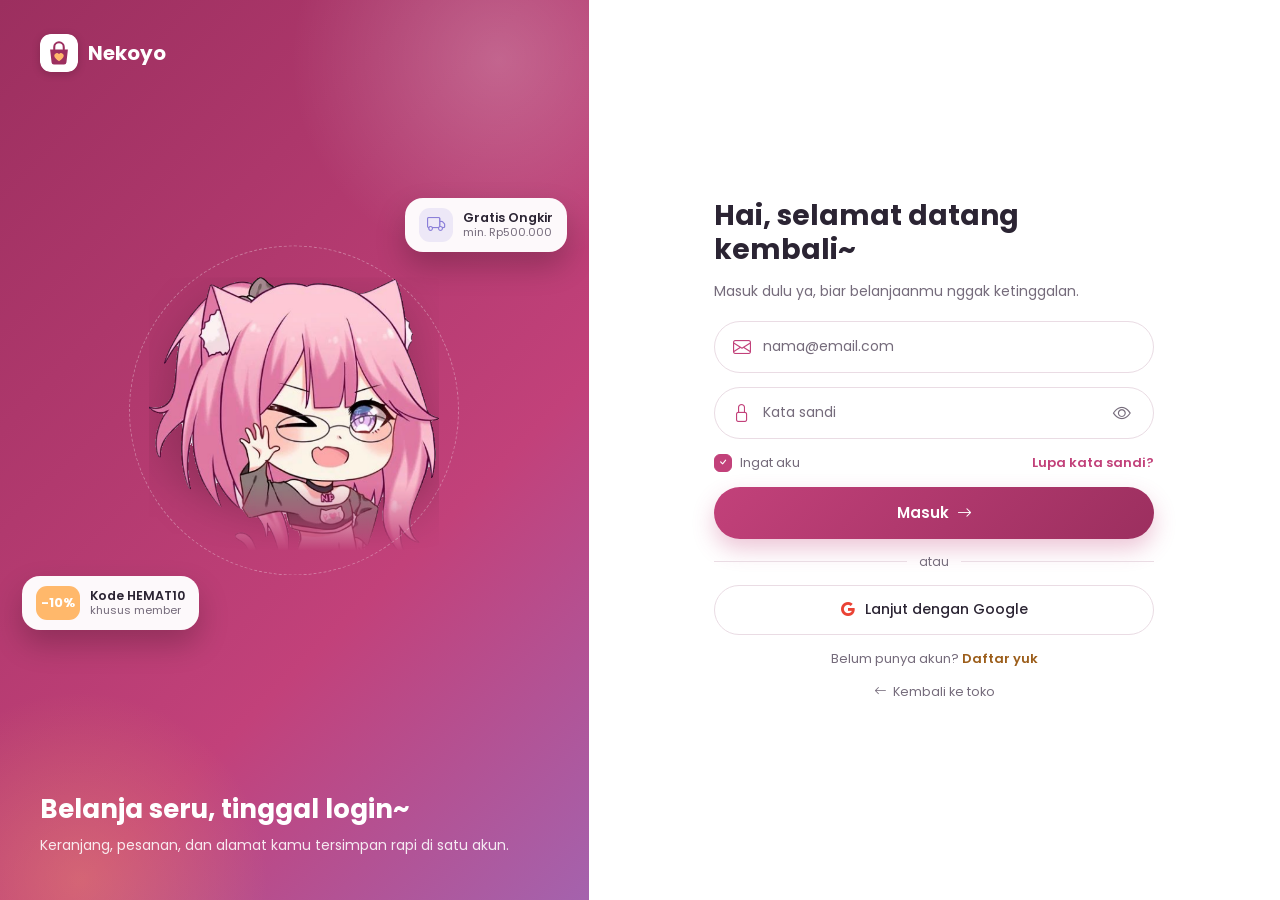
==== commit ae9f9beb: "add picture in login" ====
--- a/akun.html
+++ b/akun.html
@@ -3,7 +3,7 @@
 <head>
   <meta charset="UTF-8">
   <meta name="viewport" content="width=device-width, initial-scale=1">
-  <title>Akun Saya - TokoKu</title>
+  <title>Akun Saya - Nekoyo</title>
   <link href="https://cdn.jsdelivr.net/npm/bootstrap@5.3.3/dist/css/bootstrap.min.css" rel="stylesheet">
   <link href="https://cdn.jsdelivr.net/npm/bootstrap-icons@1.11.3/font/bootstrap-icons.min.css" rel="stylesheet">
   <link href="css/custom.css" rel="stylesheet">
@@ -47,38 +47,38 @@
                 </div>
                 <div class="col-md-6">
                   <label for="kota" class="form-label">Kota</label>
-                  <select class="form-select" id="kota" required>
-                    <option value="">Pilih kota</option>
-                    <option>Bandar Lampung</option>
-                    <option>Bandung</option>
-                    <option>Banjarmasin</option>
-                    <option>Batam</option>
-                    <option>Bekasi</option>
-                    <option>Bogor</option>
-                    <option>Denpasar</option>
-                    <option>Depok</option>
-                    <option>Jakarta</option>
-                    <option>Jambi</option>
-                    <option>Jayapura</option>
-                    <option>Makassar</option>
-                    <option>Malang</option>
-                    <option>Manado</option>
-                    <option>Mataram</option>
-                    <option>Medan</option>
-                    <option>Padang</option>
-                    <option>Palembang</option>
-                    <option>Pekanbaru</option>
-                    <option>Pontianak</option>
-                    <option>Samarinda</option>
-                    <option>Semarang</option>
-                    <option>Serang</option>
-                    <option>Surabaya</option>
-                    <option>Surakarta</option>
-                    <option>Tangerang</option>
-                    <option>Tangerang Selatan</option>
-                    <option>Yogyakarta</option>
-                  </select>
-                  <div class="invalid-feedback">Silakan pilih kota.</div>
+                  <input type="text" class="form-control" id="kota" list="daftarKota" autocomplete="address-level2" required placeholder="Ketik untuk mencari kota">
+                  <datalist id="daftarKota">
+                    <option value="Bandar Lampung">
+                    <option value="Bandung">
+                    <option value="Banjarmasin">
+                    <option value="Batam">
+                    <option value="Bekasi">
+                    <option value="Bogor">
+                    <option value="Denpasar">
+                    <option value="Depok">
+                    <option value="Jakarta">
+                    <option value="Jambi">
+                    <option value="Jayapura">
+                    <option value="Makassar">
+                    <option value="Malang">
+                    <option value="Manado">
+                    <option value="Mataram">
+                    <option value="Medan">
+                    <option value="Padang">
+                    <option value="Palembang">
+                    <option value="Pekanbaru">
+                    <option value="Pontianak">
+                    <option value="Samarinda">
+                    <option value="Semarang">
+                    <option value="Serang">
+                    <option value="Surabaya">
+                    <option value="Surakarta">
+                    <option value="Tangerang">
+                    <option value="Tangerang Selatan">
+                    <option value="Yogyakarta">
+                  </datalist>
+                  <div class="invalid-feedback">Pilih kota yang tersedia dari daftar.</div>
                 </div>
                 <div class="col-12">
                   <label for="alamat" class="form-label">Alamat Lengkap</label>
@@ -89,6 +89,40 @@
                   <label for="kodepos" class="form-label">Kode Pos</label>
                   <input type="text" class="form-control" id="kodepos" required pattern="[0-9]{5}" inputmode="numeric" placeholder="5 digit">
                   <div class="invalid-feedback">Kode pos harus 5 digit angka.</div>
+                </div>
+              </div>
+              <div class="row g-3 mt-1" id="accountSecuritySettings" hidden>
+                <div class="col-12">
+                  <hr>
+                  <h6 class="fw-bold mb-1"><i class="bi bi-shield-lock me-2 text-brand"></i>Keamanan Akun</h6>
+                  <p class="small text-muted mb-0">Isi ketiga kolom untuk mengganti kata sandi. Kosongkan jika tidak ingin menggantinya.</p>
+                </div>
+                <div class="col-md-4">
+                  <label for="passwordCurrent" class="form-label">Kata Sandi Saat Ini</label>
+                  <div class="input-group">
+                    <input type="password" class="form-control" id="passwordCurrent" autocomplete="current-password">
+                    <button type="button" class="btn btn-outline-secondary" data-password-toggle="passwordCurrent" aria-controls="passwordCurrent" aria-label="Tampilkan kata sandi saat ini" aria-pressed="false">
+                      <i class="bi bi-eye" aria-hidden="true"></i>
+                    </button>
+                  </div>
+                </div>
+                <div class="col-md-4">
+                  <label for="passwordNew" class="form-label">Kata Sandi Baru</label>
+                  <div class="input-group">
+                    <input type="password" class="form-control" id="passwordNew" autocomplete="new-password">
+                    <button type="button" class="btn btn-outline-secondary" data-password-toggle="passwordNew" aria-controls="passwordNew" aria-label="Tampilkan kata sandi baru" aria-pressed="false">
+                      <i class="bi bi-eye" aria-hidden="true"></i>
+                    </button>
+                  </div>
+                </div>
+                <div class="col-md-4">
+                  <label for="passwordConfirm" class="form-label">Ulangi Kata Sandi Baru</label>
+                  <div class="input-group">
+                    <input type="password" class="form-control" id="passwordConfirm" autocomplete="new-password">
+                    <button type="button" class="btn btn-outline-secondary" data-password-toggle="passwordConfirm" aria-controls="passwordConfirm" aria-label="Tampilkan ulangi kata sandi baru" aria-pressed="false">
+                      <i class="bi bi-eye" aria-hidden="true"></i>
+                    </button>
+                  </div>
                 </div>
               </div>
               <button type="submit" class="btn btn-primary btn-lg w-100 mt-4">
@@ -134,6 +168,16 @@
           </div>
         </div>
 
+        <div class="card border-0 shadow-sm mb-4">
+          <div class="card-body">
+            <h6 class="fw-bold mb-1"><i class="bi bi-arrow-counterclockwise me-2 text-brand"></i>Reset Semua Data</h6>
+            <p class="small text-muted mb-3">Hapus akun dan semua data toko yang tersimpan di browser ini.</p>
+            <button type="button" class="btn btn-outline-danger w-100" data-bs-toggle="modal" data-bs-target="#resetAllModal">
+              <i class="bi bi-arrow-counterclockwise me-1"></i>Reset Semua Data
+            </button>
+          </div>
+        </div>
+
         <div class="card border-0 shadow-sm">
           <div class="card-body">
             <h6 class="fw-bold mb-1"><i class="bi bi-box-arrow-right me-2 text-brand"></i>Keluar dari Akun</h6>
@@ -146,6 +190,32 @@
       </div>
     </div>
   </main>
+
+  <main class="container my-4 page-fade" id="resetComplete" hidden>
+    <div class="card border-0 shadow-sm">
+      <div class="card-body text-center py-5">
+        <div class="profile-complete-icon"><i class="bi bi-check-lg"></i></div>
+        <h4 class="fw-bold">Semua data berhasil direset</h4>
+        <p class="text-muted mb-3">Data toko di browser ini sudah dihapus.</p>
+        <a href="index.html" class="btn btn-primary">Kembali ke Toko</a>
+      </div>
+    </div>
+  </main>
+
+  <div class="modal fade" id="resetAllModal" tabindex="-1" aria-labelledby="resetAllModalLabel" aria-hidden="true">
+    <div class="modal-dialog modal-dialog-centered">
+      <div class="modal-content">
+        <div class="modal-header">
+          <h5 class="modal-title" id="resetAllModalLabel">Reset Semua Data?</h5>
+        </div>
+        <div class="modal-body">Akun demo, profil, keranjang, riwayat pesanan, dan pengaturan di browser ini akan dihapus. Tindakan ini tidak dapat dibatalkan.</div>
+        <div class="modal-footer">
+          <button type="button" class="btn btn-outline-secondary" data-bs-dismiss="modal">Batal</button>
+          <button type="button" class="btn btn-danger" id="confirmResetAll">Reset Semua</button>
+        </div>
+      </div>
+    </div>
+  </div>
 
   <div class="modal fade" id="logoutModal" tabindex="-1" aria-labelledby="logoutModalLabel" aria-hidden="true">
     <div class="modal-dialog modal-dialog-centered">
--- a/css/modern.css
+++ b/css/modern.css
@@ -241,6 +241,28 @@
   font-size: 2rem;
 }
 
+.voucher-success-check {
+  display: inline-flex;
+  flex: 0 0 2rem;
+  align-items: center;
+  justify-content: center;
+  width: 2rem;
+  height: 2rem;
+  border-radius: 50%;
+  background-color: var(--success);
+  color: #fff;
+}
+
+.voucher-success-check.is-animated {
+  animation: voucher-check-pop 0.55s cubic-bezier(0.2, 0.8, 0.2, 1) both;
+}
+
+@keyframes voucher-check-pop {
+  0% { opacity: 0; transform: scale(0.3); }
+  70% { opacity: 1; transform: scale(1.15); }
+  100% { transform: scale(1); }
+}
+
 .btn-link {
   --bs-btn-color: var(--price);
 }
